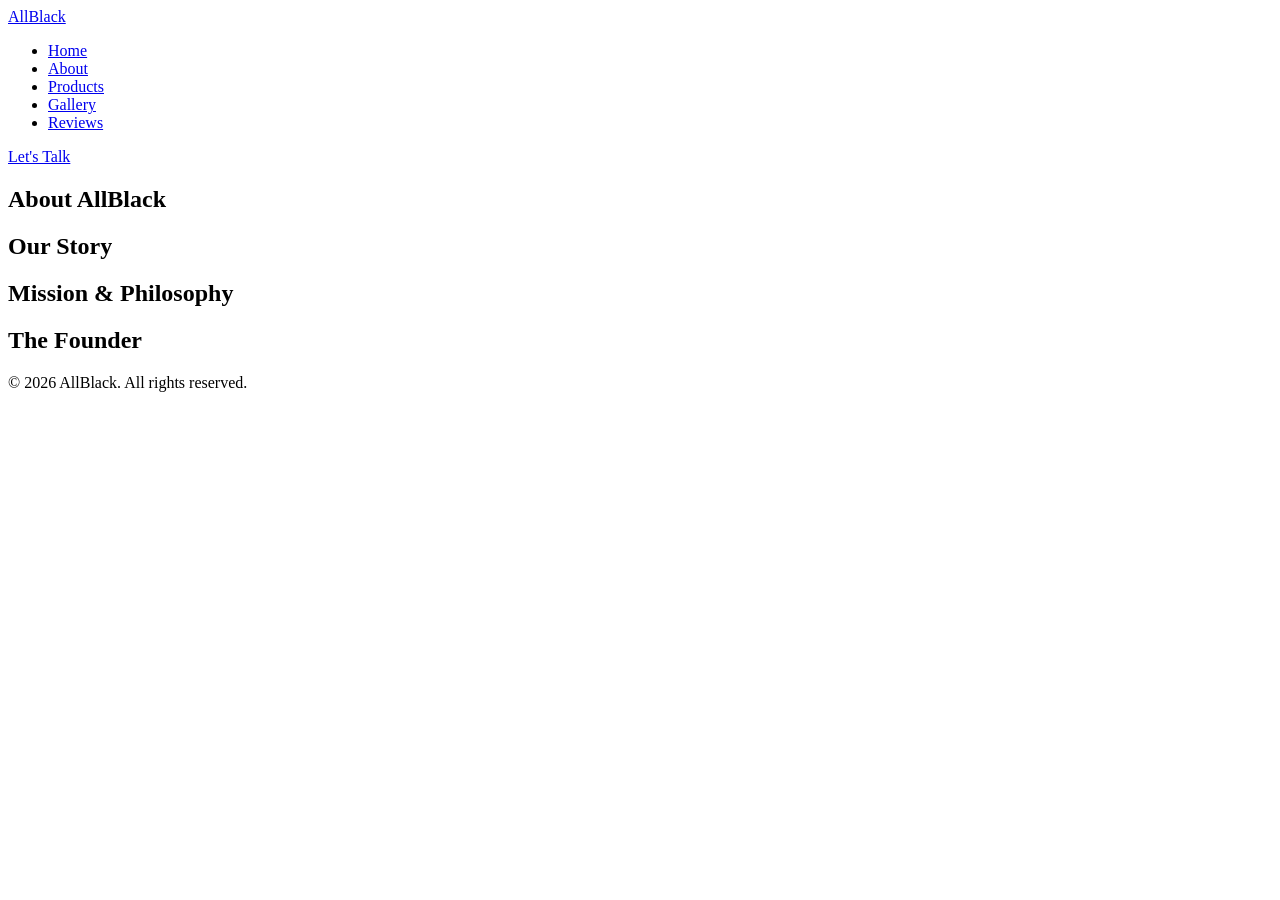
==== about.html @ 36c2b5de "commit of html files" ====
<!DOCTYPE html>
<html lang="en">
<head>
  <meta charset="UTF-8">
  <meta name="viewport" content="width=device-width, initial-scale=1.0">
  <title>About | AllBlack</title>
  <link rel="stylesheet" href="style.css">
</head>
<body>

  <header class="site-header">
    <a href="index.html" class="logo">AllBlack</a>

    <nav aria-label="Main Navigation">
      <ul class="nav-links">
        <li><a href="index.html">Home</a></li>
        <li><a href="about.html" class="active">About</a></li>
        <li><a href="products.html">Products</a></li>
        <li><a href="gallery.html">Gallery</a></li>
        <li><a href="reviews.html">Reviews</a></li>
      </ul>
    </nav>

    <a href="contact.html" class="cta-btn">Let's Talk</a>
  </header>

  <main>
    <section class="page-header">
      <h1>About AllBlack</h1>
      <p><!-- Intro subtitle--></p>
    </section>

    <section class="brand-story">
      <h2>Our Story</h2>
      <!-- Brand background -->
    </section>

    <section class="brand-mission">
      <h2>Mission &amp; Philosophy</h2>
      <!-- Mission statement -->
    </section>

    <section class="founder-bio">
      <h2>The Founder</h2>
      <!-- Founder bio -->
    </section>
  </main>

  <footer class="site-footer">
    <p>&copy; 2026 AllBlack. All rights reserved.</p>
  </footer>

  <script src="script.js"></script>
</body>
</html>
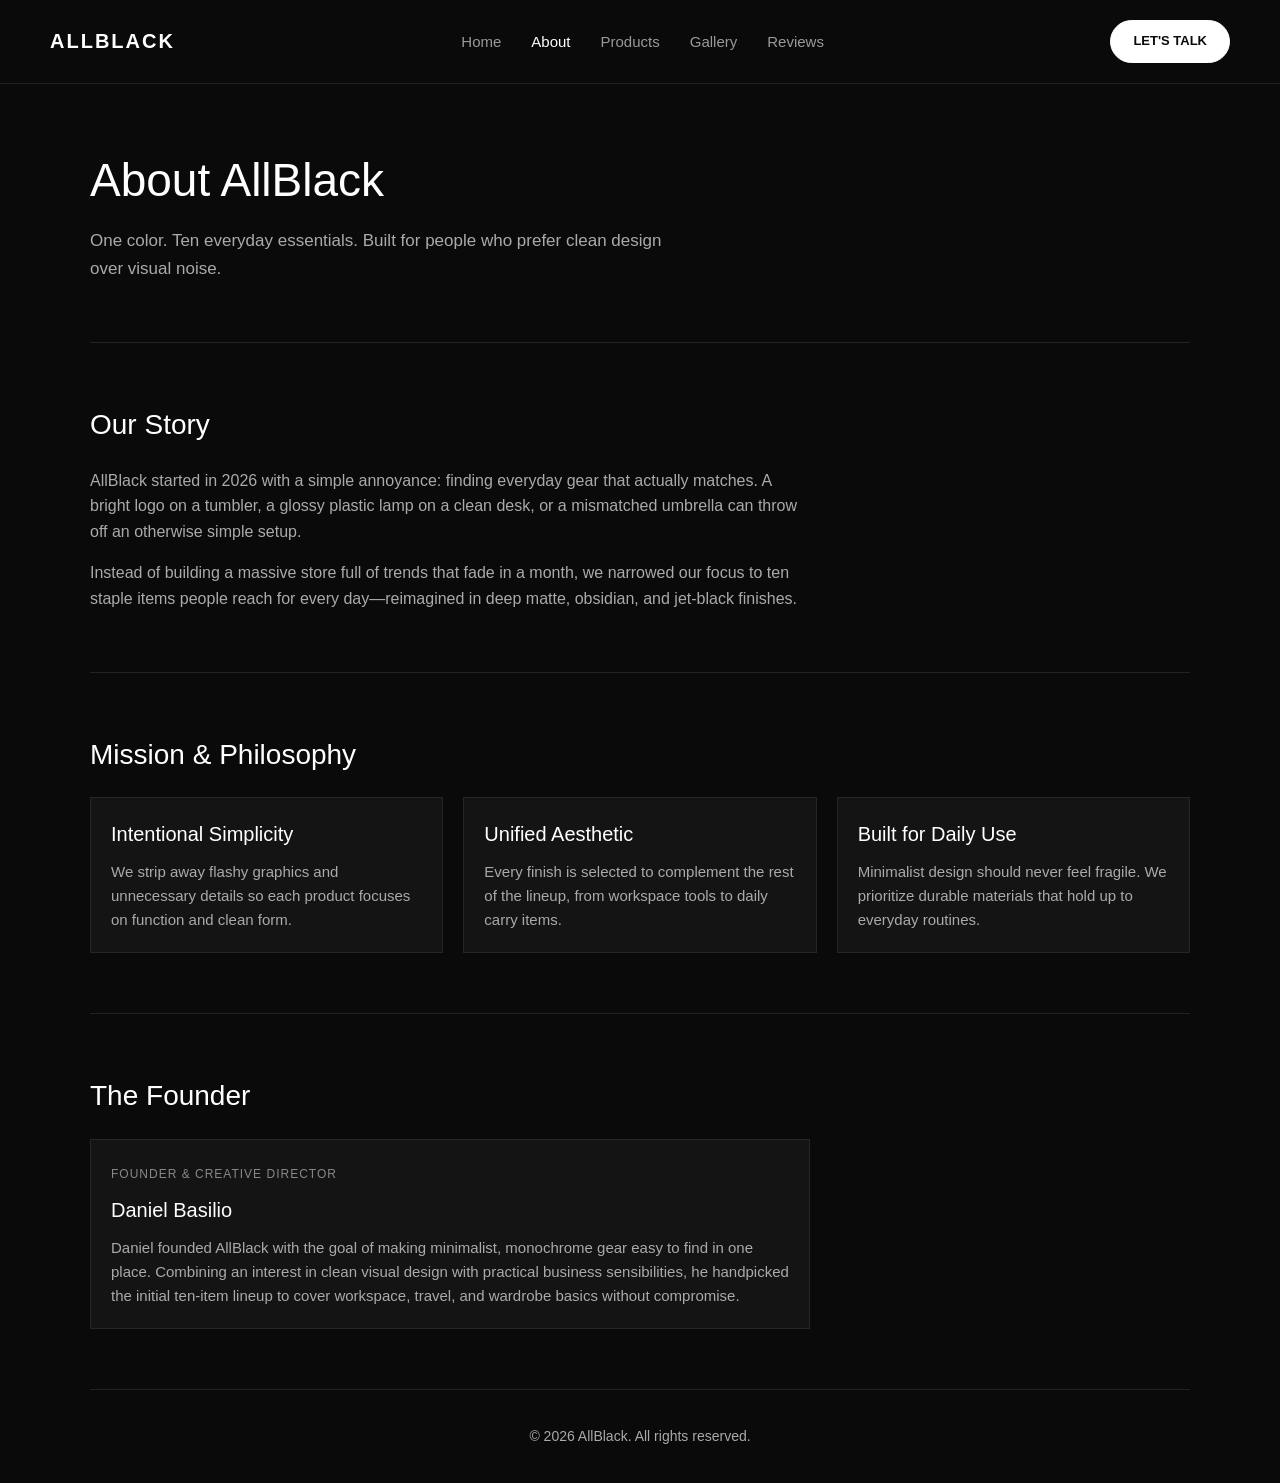
==== commit a546cfb9: "commit 3: added website contents" ====
--- a/about.html
+++ b/about.html
@@ -27,22 +27,44 @@
   <main>
     <section class="page-header">
       <h1>About AllBlack</h1>
-      <p><!-- Intro subtitle--></p>
+      <p>One color. Ten everyday essentials. Built for people who prefer clean design over visual noise.</p>
     </section>
 
     <section class="brand-story">
       <h2>Our Story</h2>
-      <!-- Brand background -->
+      <div class="text-block">
+        <p>AllBlack started in 2026 with a simple annoyance: finding everyday gear that actually matches. A bright logo on a tumbler, a glossy plastic lamp on a clean desk, or a mismatched umbrella can throw off an otherwise simple setup.</p>
+        <p>Instead of building a massive store full of trends that fade in a month, we narrowed our focus to ten staple items people reach for every day—reimagined in deep matte, obsidian, and jet-black finishes.</p>
+      </div>
     </section>
 
     <section class="brand-mission">
       <h2>Mission &amp; Philosophy</h2>
-      <!-- Mission statement -->
+      <div class="card-grid">
+        <article class="card">
+          <h3>Intentional Simplicity</h3>
+          <p>We strip away flashy graphics and unnecessary details so each product focuses on function and clean form.</p>
+        </article>
+
+        <article class="card">
+          <h3>Unified Aesthetic</h3>
+          <p>Every finish is selected to complement the rest of the lineup, from workspace tools to daily carry items.</p>
+        </article>
+
+        <article class="card">
+          <h3>Built for Daily Use</h3>
+          <p>Minimalist design should never feel fragile. We prioritize durable materials that hold up to everyday routines.</p>
+        </article>
+      </div>
     </section>
 
     <section class="founder-bio">
       <h2>The Founder</h2>
-      <!-- Founder bio -->
+      <div class="card founder-card">
+        <span class="category-tag">Founder &amp; Creative Director</span>
+        <h3>Daniel Basilio</h3>
+        <p>Daniel founded AllBlack with the goal of making minimalist, monochrome gear easy to find in one place. Combining an interest in clean visual design with practical business sensibilities, he handpicked the initial ten-item lineup to cover workspace, travel, and wardrobe basics without compromise.</p>
+      </div>
     </section>
   </main>
 
--- a/style.css
+++ b/style.css
@@ -0,0 +1,338 @@
+/* Basic Reset */
+* {
+  margin: 0;
+  padding: 0;
+  box-sizing: border-box;
+}
+
+body {
+  background-color: #0a0a0a;
+  color: #f0f0f0;
+  font-family: Arial, Helvetica, sans-serif;
+  line-height: 1.6;
+}
+
+a {
+  color: inherit;
+  text-decoration: none;
+}
+
+img {
+  max-width: 100%;
+  display: block;
+}
+
+/* Header & Navigation */
+.site-header {
+  display: flex;
+  justify-content: space-between;
+  align-items: center;
+  padding: 20px 50px;
+  background-color: #0a0a0a;
+  border-bottom: 1px solid #222222;
+}
+
+.logo {
+  font-size: 20px;
+  font-weight: bold;
+  letter-spacing: 2px;
+  text-transform: uppercase;
+  color: #ffffff;
+}
+
+.nav-links {
+  display: flex;
+  list-style: none;
+  gap: 30px;
+}
+
+.nav-links a {
+  font-size: 15px;
+  color: #999999;
+}
+
+.nav-links a:hover,
+.nav-links a.active {
+  color: #ffffff;
+}
+
+.cta-btn {
+  padding: 10px 22px;
+  background-color: #ffffff;
+  color: #0a0a0a;
+  border: 1px solid #ffffff;
+  border-radius: 25px;
+  font-size: 13px;
+  font-weight: bold;
+  text-transform: uppercase;
+}
+
+.cta-btn:hover,
+.cta-btn.active {
+  background-color: #0a0a0a;
+  color: #ffffff;
+}
+
+/* Main Content Layout */
+main {
+  max-width: 1150px;
+  margin: 0 auto;
+  padding: 0 25px;
+}
+
+section {
+  padding: 60px 0;
+  border-bottom: 1px solid #222222;
+}
+
+h1,
+h2,
+h3 {
+  color: #ffffff;
+  font-weight: normal;
+}
+
+h2 {
+  font-size: 28px;
+  margin-bottom: 20px;
+}
+
+p {
+  color: #aaaaaa;
+}
+
+/* Hero Section */
+.hero {
+  display: flex;
+  flex-wrap: wrap;
+  justify-content: space-between;
+  align-items: center;
+  gap: 40px;
+  padding: 80px 0;
+}
+
+.hero-text {
+  flex: 1;
+  min-width: 300px;
+}
+
+.hero-text h1 {
+  font-size: 64px;
+  line-height: 1.1;
+  margin-bottom: 20px;
+}
+
+.hero-text p {
+  font-size: 17px;
+  margin-bottom: 30px;
+  max-width: 450px;
+}
+
+.primary-btn {
+  display: inline-block;
+  padding: 12px 26px;
+  border: 1px solid #ffffff;
+  border-radius: 25px;
+  color: #ffffff;
+  font-size: 14px;
+  text-transform: uppercase;
+}
+
+.primary-btn:hover {
+  background-color: #ffffff;
+  color: #0a0a0a;
+}
+
+.hero-visual {
+  flex: 1;
+  min-width: 300px;
+  height: 340px;
+  background-color: #141414;
+  border: 1px solid #262626;
+  display: flex;
+  justify-content: center;
+  align-items: center;
+}
+
+.hero-meta {
+  width: 320px;
+  margin-left: auto;
+  padding: 18px;
+  background-color: #141414;
+  border: 1px solid #262626;
+}
+
+.hero-meta p:first-child {
+  font-size: 13px;
+  font-weight: bold;
+  color: #ffffff;
+  letter-spacing: 2px;
+  padding-bottom: 8px;
+  margin-bottom: 8px;
+  border-bottom: 1px solid #262626;
+}
+
+.hero-meta p:last-child {
+  font-size: 14px;
+}
+
+/* Subpage Headers */
+.page-header h1 {
+  font-size: 46px;
+  margin-bottom: 10px;
+}
+
+.page-header p {
+  font-size: 17px;
+  max-width: 600px;
+}
+
+/* Filter Buttons */
+.product-controls {
+  padding: 30px 0 0;
+  border-bottom: none;
+  display: flex;
+  flex-wrap: wrap;
+  gap: 10px;
+}
+
+.filter-btn {
+  padding: 8px 18px;
+  background-color: #0a0a0a;
+  color: #aaaaaa;
+  border: 1px solid #333333;
+  border-radius: 20px;
+  cursor: pointer;
+}
+
+.filter-btn:hover,
+.filter-btn.active {
+  background-color: #ffffff;
+  color: #0a0a0a;
+  border-color: #ffffff;
+}
+
+/* Cards & Grids */
+.card-grid,
+.gallery-grid,
+.reviews-list {
+  display: flex;
+  flex-wrap: wrap;
+  gap: 20px;
+}
+
+.card {
+  flex: 1 1 280px;
+  background-color: #141414;
+  border: 1px solid #262626;
+  padding: 20px;
+}
+
+.card:hover {
+  border-color: #555555;
+}
+
+/* Contact Form */
+.contact-form {
+  max-width: 550px;
+  display: flex;
+  flex-direction: column;
+  gap: 18px;
+}
+
+.form-group {
+  display: flex;
+  flex-direction: column;
+  gap: 6px;
+}
+
+.form-group label {
+  font-size: 14px;
+  color: #ffffff;
+}
+
+.form-group input,
+.form-group textarea {
+  padding: 12px;
+  background-color: #141414;
+  color: #ffffff;
+  border: 1px solid #333333;
+  font-family: inherit;
+  font-size: 15px;
+}
+
+.form-group input:focus,
+.form-group textarea:focus {
+  outline: none;
+  border-color: #ffffff;
+}
+
+/* Footer */
+.site-footer {
+  padding: 35px 25px;
+  text-align: center;
+}
+
+.site-footer p {
+  font-size: 14px;
+}
+
+.hero-badge {
+  text-align: center;
+  padding: 20px;
+}
+
+.badge-label,
+.badge-sub {
+  display: block;
+  font-size: 12px;
+  letter-spacing: 3px;
+  color: #888888;
+}
+
+.badge-title {
+  font-size: 56px;
+  color: #ffffff;
+  margin: 12px 0;
+  letter-spacing: 4px;
+}
+
+.category-tag {
+  display: inline-block;
+  font-size: 12px;
+  text-transform: uppercase;
+  letter-spacing: 1px;
+  color: #888888;
+  margin-bottom: 10px;
+}
+
+.card h3 {
+  font-size: 20px;
+  margin-bottom: 10px;
+}
+
+.card p {
+  font-size: 15px;
+}
+
+.price {
+  color: #ffffff;
+  font-size: 17px;
+  font-weight: bold;
+  margin-top: 16px;
+}
+
+.section-footer {
+  margin-top: 30px;
+}
+
+.text-block {
+  max-width: 720px;
+  display: flex;
+  flex-direction: column;
+  gap: 16px;
+}
+
+.founder-card {
+  max-width: 720px;
+}
